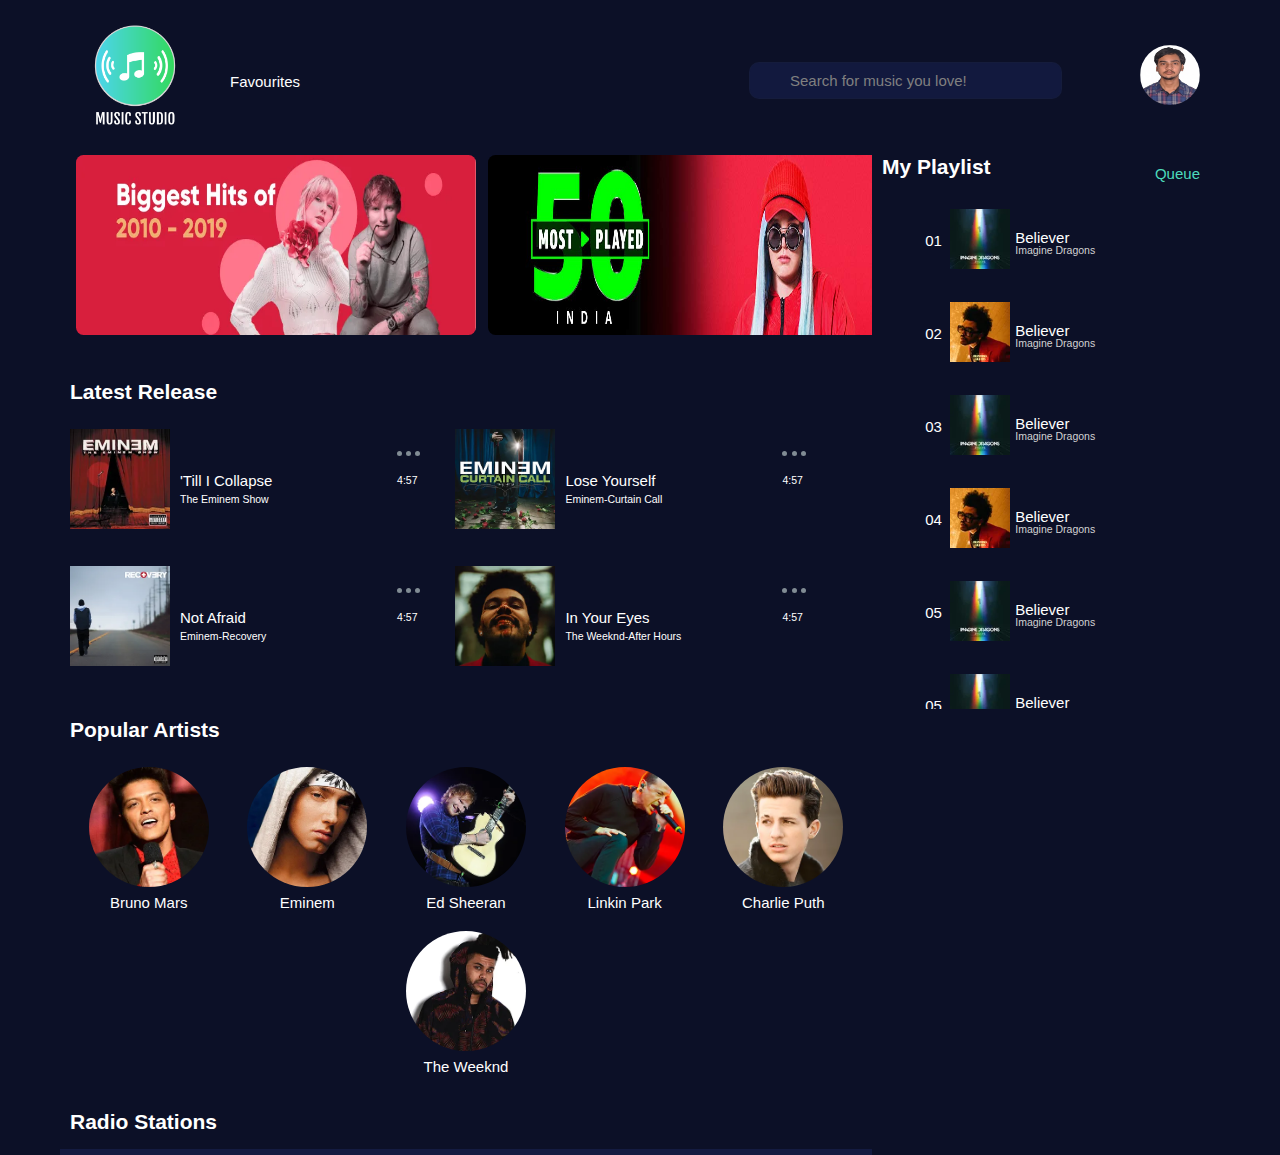
==== index.html @ bc4f04d8 "final-commit" ====
<!DOCTYPE html>
<html lang="en">

<head>
  <meta charset="UTF-8" />
  <meta name="viewport" content="width=device-width, initial-scale=1.0 minimum-scale=1.0" />
  <link rel="stylesheet" href="https://use.fontawesome.com/releases/v5.7.1/css/all.css"
    integrity="sha384-fnmOCqbTlWIlj8LyTjo7mOUStjsKC4pOpQbqyi7RrhN7udi9RwhKkMHpvLbHG9Sr" crossorigin="anonymous" />
  <link rel="stylesheet" href="homeStyle.css" />

  <title>Document</title>
</head>

<body>
  <header>
    <nav>
      <div class="nav-main">
        <div class="nav-content">
          <div class="nav-first-item">
            <div class="nav-logo">
              <a href="#"> <img src="./assets/logo.png" alt="" /></a>
            </div>
            <div class="nav-favour">
              <a href="#favour-link">Favourites</a>
            </div>
          </div>
          <div class="nav-second-item">
            <div class="nav-search">
              <div class="search-magnify-icon">
                <i class="fas fa-search"></i>
              </div>
              <div class="search-microphone-icon">
                <i class="fas fa-microphone"></i>
              </div>
              <input type="text" placeholder="Search for music you love!" />
            </div>
            <div class="nav-notify"><i class="fas fa-bell"></i></div>
            <div class="nav-profile">
              <img src="./assets/profile.JPG" alt="" />
            </div>
          
          </div>
        </div>
      </div>
    </nav>
  </header>
  <div class="main-content">



    <main>
      <div class="scroll">
        <section class="main-carousel">
          <div class="main-posters-container">
            <div class="main-poster-item">
              <img src="./assets/poster3.jpeg" alt="" />
            </div>
            <div class="main-poster-item">
              <img src="./assets/poster5.jpeg" alt="" />
            </div>
            <div class="main-poster-item">
              <img src="./assets/poster1.jpeg" alt="" />
            </div>
            <div class="main-poster-item">
              <img src="./assets/poster4.jpeg" alt="" />
            </div>
            <div class="main-poster-item">
              <img src="./assets/poster8.jpeg" alt="" />
            </div>
            <div class="main-poster-item">
              <img src="./assets/poster6.jpeg" alt="" />
            </div>
            <div class="main-poster-item">
              <img src="./assets/poster2.jpeg" alt="" />
            </div>
            <div class="main-poster-item">
              <img src="./assets/poster7.jpeg" alt="" />
            </div>

          </div>
        </section>

        <section class="main-latest-release">


          <div class="main-release-heading">Latest Release</div>
          <div class="latest-release-container">
            <div class="latest-release-item">
              <div class="latest-release-poster">

                <input type="radio" hidden id="pausebtn1" name="play-pause">
                <label for="pausebtn1">
                  <div class="play"> <i class="fas fa-play"></i></div>
                  <div class="pause"> <i class="fas fa-pause"></i></div>
                  <img src="./assets/latestpos1.jpeg" alt="" />

                  <!--  -->

                  <div class="music-player" id="dispclick">

                    <div class="music-player-container">

                      <div class="music-player-start">
                        <div class="player-poster"><img src="./assets/player2.jpeg" alt=""></div>
                        <div class="music-name">
                          <span>Blinding Lights</span>
                          <span id="ply-music-sb-head">The weeknd-Blinding Lights</span>
                        </div>
                      </div>
                      <div class="music-player-control-container">

                        <div class="player-controls">
                          <span class="shuffle">
                            <i class="fas fa-random"></i>
                          </span>
                          <span class="previous">
                            <i class="fas fa-step-backward"></i>
                          </span>
                          <span class="pause-player-btn">
                            <i class="fas fa-pause-circle"></i>
                          </span>
                          <span class="next">
                            <i class="fas fa-step-forward"></i>
                          </span>
                          <span class="repeat">

                          </span>
                        </div>


                      </div>

                      <div class="music-player-end">

                        <div class="music-duration">
                          <span>0:00/3:21</span>
                        </div>
                        <div class="music-quality">
                          <span>HD</span>
                        </div>

                        <div class="music-volume">
                          <input type="range" min="0" max="100" step="1" id="slider" />
                          <div class="btn-volume"><i class="fas fa-volume-up"></i></div>

                        </div>
                        <div class="ply-music-queue">
                          <a href="#hidden-playlist">
                            <i class="fas fa-list-ul"></i>

                          </a>

                        </div>

                      </div>

                    </div>

                    <div class="seek-div">
                      <input type="range" id="music-progress" class="music-seek-bar" min="0" max="100">
                    </div>

                  </div>

                  <!--  -->

                </label>
              </div>

              <div class="latest-release-detail">
                <span id="latest-title">'Till I Collapse</span>
                <span id="latest-sub-title">The Eminem Show</span>


              </div>
              <div class="latest-music-menu">
                <span id="latest-release-duration">4:57</span>
                <div class="menu-main">
                  <span id="menu-bar"><span class="dot"></span>
                    <span class="dot"></span>
                    <span class="dot"></span></span>
                  <div class="menu">
                    <ul>
                      <li><span><i class="fas fa-play"></i></span><span>Play Now</span></li>
                      <li><span><i class="fas fa-plus"></i></span><span>Add to Queue</span></li>
                      <li><span></span><i class="fas fa-bars"></i><span>Add To Favourites</span></li>
                      <li><span><i class="fas fa-info-circle"></i></span><span>Get Info</span></li>
                    </ul>

                  </div>
                </div>
              </div>
            </div>
            <div class="latest-release-item">
              <div class="latest-release-poster">

                <input type="radio" hidden id="pausebtn2" name="play-pause">
                <label for="pausebtn2">
                  <div class="play"> <i class="fas fa-play"></i></div>
                  <div class="pause"> <i class="fas fa-pause"></i></div>
                  <img src="./assets/lose.jpeg" alt="" />

                  <!--  -->

                  <div class="music-player" id="dispclick">

                    <div class="music-player-container">

                      <div class="music-player-start">
                        <div class="player-poster"><img src="./assets/player2.jpeg" alt=""></div>
                        <div class="music-name">
                          <span>Blinding Lights</span>
                          <span id="ply-music-sb-head">The weeknd-Blinding Lights</span>
                        </div>
                      </div>
                      <div class="music-player-control-container">

                        <div class="player-controls">
                          <span class="shuffle">
                            <i class="fas fa-random"></i>
                          </span>
                          <span class="previous">
                            <i class="fas fa-step-backward"></i>
                          </span>
                          <span class="pause-player-btn">
                            <i class="fas fa-pause-circle"></i>
                          </span>
                          <span class="next">
                            <i class="fas fa-step-forward"></i>
                          </span>
                          <span class="repeat">

                          </span>
                        </div>


                      </div>

                      <div class="music-player-end">

                        <div class="music-duration">
                          <span>0:00/3:21</span>
                        </div>
                        <div class="music-quality">
                          <span>HD</span>
                        </div>

                        <div class="music-volume">
                          <input type="range" min="0" max="100" step="1" id="slider" />
                          <div class="btn-volume"><i class="fas fa-volume-up"></i></div>

                        </div>
                        <div class="ply-music-queue">
                          <a href="#hidden-playlist">
                            <i class="fas fa-list-ul"></i>

                          </a>

                        </div>

                      </div>

                    </div>

                    <div class="seek-div">
                      <input type="range" id="music-progress" class="music-seek-bar" min="0" max="100">
                    </div>

                  </div>

                  <!--  -->
                </label>
              </div>
              <div class="latest-release-detail">
                <span id="latest-title">Lose Yourself</span>
                <span id="latest-sub-title">Eminem-Curtain Call</span>


              </div>
              <div class="latest-music-menu">
                <span id="latest-release-duration">4:57</span>
                <div class="menu-main">
                  <span id="menu-bar"><span class="dot"></span>
                    <span class="dot"></span>
                    <span class="dot"></span></span>
                  <div class="menu">
                    <ul>
                      <li><span><i class="fas fa-play"></i></span><span>Play Now</span></li>
                      <li><span><i class="fas fa-plus"></i></span><span>Add to Queue</span></li>
                      <li><span></span><i class="fas fa-bars"></i><span>Add To Favourites</span></li>
                      <li><span><i class="fas fa-info-circle"></i></span><span>Get Info</span></li>
                    </ul>
                  </div>
                </div>
              </div>
            </div>
            <div class="latest-release-item">
              <div class="latest-release-poster">

                <input type="radio" hidden id="pausebtn3" name="play-pause">
                <label for="pausebtn3">
                  <div class="play"> <i class="fas fa-play"></i></div>
                  <div class="pause"> <i class="fas fa-pause"></i></div>
                  <img src="./assets/notafraid.jpeg" alt="" />
                  <!--  -->

                  <div class="music-player" id="dispclick">

                    <div class="music-player-container">

                      <div class="music-player-start">
                        <div class="player-poster"><img src="./assets/player2.jpeg" alt=""></div>
                        <div class="music-name">
                          <span>Blinding Lights</span>
                          <span id="ply-music-sb-head">The weeknd-Blinding Lights</span>
                        </div>
                      </div>
                      <div class="music-player-control-container">

                        <div class="player-controls">
                          <span class="shuffle">
                            <i class="fas fa-random"></i>
                          </span>
                          <span class="previous">
                            <i class="fas fa-step-backward"></i>
                          </span>
                          <span class="pause-player-btn">
                            <i class="fas fa-pause-circle"></i>
                          </span>
                          <span class="next">
                            <i class="fas fa-step-forward"></i>
                          </span>
                          <span class="repeat">

                          </span>
                        </div>


                      </div>

                      <div class="music-player-end">

                        <div class="music-duration">
                          <span>0:00/3:21</span>
                        </div>
                        <div class="music-quality">
                          <span>HD</span>
                        </div>

                        <div class="music-volume">
                          <input type="range" min="0" max="100" step="1" id="slider" />
                          <div class="btn-volume"><i class="fas fa-volume-up"></i></div>

                        </div>
                        <div class="ply-music-queue">
                          <a href="#hidden-playlist">
                            <i class="fas fa-list-ul"></i>

                          </a>

                        </div>

                      </div>

                    </div>

                    <div class="seek-div">
                      <input type="range" id="music-progress" class="music-seek-bar" min="0" max="100">
                    </div>

                  </div>

                  <!--  -->
                </label>
              </div>
              <div class="latest-release-detail">
                <span id="latest-title">Not Afraid</span>
                <span id="latest-sub-title">Eminem-Recovery</span>


              </div>
              <div class="latest-music-menu">
                <span id="latest-release-duration">4:57</span>
                <div class="menu-main">
                  <span id="menu-bar"><span class="dot"></span>
                    <span class="dot"></span>
                    <span class="dot"></span></span>
                  <div class="menu">
                    <ul>
                      <li><span><i class="fas fa-play"></i></span><span>Play Now</span></li>
                      <li><span><i class="fas fa-plus"></i></span><span>Add to Queue</span></li>
                      <li><span></span><i class="fas fa-bars"></i><span>Add To Favourites</span></li>
                      <li><span><i class="fas fa-info-circle"></i></span><span>Get Info</span></li>
                    </ul>
                  </div>
                </div>
              </div>
            </div>
            <div class="latest-release-item">
              <div class="latest-release-poster">

                <input type="radio" hidden id="pausebtn4" name="play-pause">
                <label for="pausebtn4">
                  <div class="play"> <i class="fas fa-play"></i></div>
                  <div class="pause"> <i class="fas fa-pause"></i></div>
                  <img src="./assets/inyoureyes.jpeg" alt="" />

                  <!--  -->

                  <div class="music-player" id="dispclick">

                    <div class="music-player-container">

                      <div class="music-player-start">
                        <div class="player-poster"><img src="./assets/player2.jpeg" alt=""></div>
                        <div class="music-name">
                          <span>Blinding Lights</span>
                          <span id="ply-music-sb-head">The weeknd-Blinding Lights</span>
                        </div>
                      </div>
                      <div class="music-player-control-container">

                        <div class="player-controls">
                          <span class="shuffle">
                            <i class="fas fa-random"></i>
                          </span>
                          <span class="previous">
                            <i class="fas fa-step-backward"></i>
                          </span>
                          <span class="pause-player-btn">
                            <i class="fas fa-pause-circle"></i>
                          </span>
                          <span class="next">
                            <i class="fas fa-step-forward"></i>
                          </span>
                          <span class="repeat">

                          </span>
                        </div>


                      </div>

                      <div class="music-player-end">

                        <div class="music-duration">
                          <span>0:00/3:21</span>
                        </div>
                        <div class="music-quality">
                          <span>HD</span>
                        </div>

                        <div class="music-volume">
                          <input type="range" min="0" max="100" step="1" id="slider" />
                          <div class="btn-volume"><i class="fas fa-volume-up"></i></div>

                        </div>
                        <div class="ply-music-queue">
                          <a href="#hidden-playlist">
                            <i class="fas fa-list-ul"></i>

                          </a>

                        </div>

                      </div>

                    </div>

                    <div class="seek-div">
                      <input type="range" id="music-progress" class="music-seek-bar" min="0" max="100">
                    </div>

                  </div>

                  <!--  -->
                </label>
              </div>
              <div class="latest-release-detail">
                <span id="latest-title">In Your Eyes</span>
                <span id="latest-sub-title">The Weeknd-After Hours</span>


              </div>
              <div class="latest-music-menu">
                <span id="latest-release-duration">4:57</span>
                <div class="menu-main">
                  <span id="menu-bar"><span class="dot"></span>
                    <span class="dot"></span>
                    <span class="dot"></span></span>
                  <div class="menu">
                    <ul>
                      <li><span><i class="fas fa-play"></i></span><span>Play Now</span></li>
                      <li><span><i class="fas fa-plus"></i></span><span>Add to Queue</span></li>
                      <li><span></span><i class="fas fa-bars"></i><span>Add To Favourites</span></li>
                      <li><span><i class="fas fa-info-circle"></i></span><span>Get Info</span></li>
                    </ul>
                  </div>
                </div>
              </div>
            </div>
          </div>
        </section>

        <section class="main-popular-artists" id="favour-link">
          <div class="main-release-heading">Popular Artists</div>
          <div class="popular-artists-container">
            <div class="artist-item">
              <img src="./assets/artist2.jpeg" alt="" />
              <div class="artist-play"> <a href="./artist.html"><i class="fas fa-play"></i></a></div>
              <span id="artists-name">Bruno Mars</span>
            </div>
            <div class="artist-item">
              <img src="./assets/artist3.jpeg" alt="" />
              <div class="artist-play"> <a href="./artist.html"><i class="fas fa-play"></i></a></div>
              <span id="artists-name">Eminem</span>
            </div>
            <div class="artist-item">
              <img src="./assets/artist4.jpeg" alt="" />
              <div class="artist-play"> <a href="./artist.html"><i class="fas fa-play"></i></a></div>
              <span id="artists-name">Ed Sheeran</span>
            </div>
            <div class="artist-item">
              <img src="./assets/artist5.jpeg" alt="" />
              <div class="artist-play"> <a href="./artist.html"><i class="fas fa-play"></i></a></div>
              <span id="artists-name">Linkin Park</span>
            </div>
            <div class="artist-item">
              <img src="./assets/artist7.jpeg" alt="" />
              <div class="artist-play"> <a href="./artist.html"><i class="fas fa-play"></i></a></div>
              <span id="artists-name">Charlie Puth</span>
            </div>
            <div class="artist-item">
              <img src="./assets/weekend.jpeg" alt="" />
              <div class="artist-play"> <a href="./artist.html"><i class="fas fa-play"></i></a></div>
              <span id="artists-name">The Weeknd</span>
            </div>
          </div>
        </section>

        <section class="main-genre">
          <div class="main-release-heading">Radio Stations</div>
          <div class="genre-container">
            <div class="genre-item">
              <img src="./assets/mood1.jpeg" alt="" />
              <span id="artists-name">Relaxed</span>
            </div>
            <div class="genre-item">
              <img src="./assets/mood2.jpeg" alt="" />
              <span id="artists-name">Meditation</span>
            </div>
            <div class="genre-item">
              <img src="./assets/mood7.jpeg" alt="" />
              <span id="artists-name">Nostalgic</span>
            </div>
            <div class="genre-item">
              <img src="./assets/mood3.jpeg" alt="" />
              <span id="artists-name">Romantic</span>
            </div>
            <div class="genre-item">
              <img src="./assets/mood4.jpeg" alt="" />
              <span id="artists-name">Party</span>
            </div>
            <div class="genre-item">
              <img src="./assets/mood5.jpeg" alt="" />
              <span id="artists-name">Inspiration</span>
            </div>
            <div class="genre-item">
              <img src="./assets/mood6.jpeg" alt="" />
              <span id="artists-name">Road Trip</span>
            </div>
          </div>
        </section>

        <section class="top-music-playlists">
          <div class="main-release-heading">Top Trending Playlists</div>
          <div class="playlists-container">
            <div class="playlist-item">
              <img src="./assets/top1.jpeg" alt="" />
            </div>
            <div class="playlist-item">
              <img src="./assets/top2.jpeg" alt="" />
            </div>
            <div class="playlist-item">
              <img src="./assets/top5.jpeg" alt="" />
            </div>
            <div class="playlist-item">
              <img src="./assets/top6.jpeg" alt="" />
            </div>
            <div class="playlist-item">
              <img src="./assets/top7.jpeg" alt="" />
            </div>
            <div class="playlist-item">
              <img src="./assets/top4.jpeg" alt="" />
            </div>
          </div>
        </section>

        <section class="main-music-english">
          <div class="main-release-heading">Latest English</div>
          <div class="english-albums-container">
            <div class="english-item"><img src="./assets/eng8.jpeg" alt=""></div>
            <div class="english-item"><img src="./assets/eng2.jpeg" alt=""></div>
            <div class="english-item"><img src="./assets/eng3.jpeg" alt=""></div>
            <div class="english-item"><img src="./assets/eng4.jpeg" alt=""></div>
            <div class="english-item"><img src="./assets/english8.jpeg" alt=""></div>
            <div class="english-item"><img src="./assets/eng6.jpeg" alt=""></div>
          </div>
        </section>
        <section class="main-music-hindi">
          <div class="main-release-heading">Latest Hindi</div>
          <div class="hindi-albums-container">
            <div class="hindi-item"><img src="./assets/hindi1.jpeg" alt=""></div>
            <div class="hindi-item"><img src="./assets/hindi2.jpeg" alt=""></div>
            <div class="hindi-item"><img src="./assets/hindi3.jpeg" alt=""></div>
            <div class="hindi-item"><img src="./assets/hindi4.jpeg" alt=""></div>
            <div class="hindi-item"><img src="./assets/hindi5.jpeg" alt=""></div>
            <div class="hindi-item"><img src="./assets/hindi6.jpeg" alt=""></div>
        </section>
      </div>
    </main>

    <aside>
      <section class="music-queue">
        <div class="queue-container">

          <div class="queue-heading">My Playlist</div>
          <div class="queue-sub-heading">
            <span>Queue</span>
            <span id="queue-menu"><i class="fas fa-chevron-down"></i></span>
            <div class="queue-options">
              <ul>
                <li><span>Playlists</span></li>
                <li><span>Favourite Songs</span></li>
              </ul>
            </div>
          </div>

          <div class="queue-cards-container">
            <ul>
              <li>
                <div class="card-item-container">
                  <div class="card-first-part">
                    <span>01</span>
                    <span><img src="./assets/player1.jpeg" alt=""></span>
                    <span class="title">Believer</span>
                    <span class="sub-title">Imagine Dragons</span>
                  </div>
                  <div class="card-second-part">

                    <span class="like"><i class="far fa-heart"></i></span>
                  </div>
                </div>
              </li>
              <li>
                <div class="card-item-container">
                  <div class="card-first-part">
                    <span>02</span>
                    <span><img src="./assets/player2.jpeg" alt=""></span>
                    <span class="title">Believer</span>
                    <span class="sub-title">Imagine Dragons</span>
                  </div>
                  <div class="card-second-part">

                    <span class="like"><i class="far fa-heart"></i></span>
                  </div>
                </div>
              </li>
              <li>
                <div class="card-item-container">
                  <div class="card-first-part">
                    <span>03</span>
                    <span><img src="./assets/player1.jpeg" alt=""></span>
                    <span class="title">Believer</span>
                    <span class="sub-title">Imagine Dragons</span>
                  </div>
                  <div class="card-second-part">

                    <span class="like"><i class="far fa-heart"></i></span>
                  </div>
                </div>
              </li>
              <li>
                <div class="card-item-container">
                  <div class="card-first-part">
                    <span>04</span>
                    <span><img src="./assets/player2.jpeg" alt=""></span>
                    <span class="title">Believer</span>
                    <span class="sub-title">Imagine Dragons</span>
                  </div>
                  <div class="card-second-part">

                    <span class="like"><i class="far fa-heart"></i></span>
                  </div>
                </div>
              </li>
              <li>
                <div class="card-item-container">
                  <div class="card-first-part">
                    <span>05</span>
                    <span><img src="./assets/player1.jpeg" alt=""></span>
                    <span class="title">Believer</span>
                    <span class="sub-title">Imagine Dragons</span>
                  </div>
                  <div class="card-second-part">

                    <span class="like"><i class="far fa-heart"></i></span>
                  </div>
                </div>
              </li>
              <li>
                <div class="card-item-container">
                  <div class="card-first-part">
                    <span>05</span>
                    <span><img src="./assets/player1.jpeg" alt=""></span>
                    <span class="title">Believer</span>
                    <span class="sub-title">Imagine Dragons</span>
                  </div>
                  <div class="card-second-part">

                    <span class="like"><i class="far fa-heart"></i></span>
                  </div>
                </div>
              </li>
              <li>
                <div class="card-item-container">
                  <div class="card-first-part">
                    <span>05</span>
                    <span><img src="./assets/player1.jpeg" alt=""></span>
                    <span class="title">Believer</span>
                    <span class="sub-title">Imagine Dragons</span>
                  </div>
                  <div class="card-second-part">

                    <span class="like"><i class="far fa-heart"></i></span>
                  </div>
                </div>
              </li>
              <li>
                <div class="card-item-container">
                  <div class="card-first-part">
                    <span>05</span>
                    <span><img src="./assets/player1.jpeg" alt=""></span>
                    <span class="title">Believer</span>
                    <span class="sub-title">Imagine Dragons</span>
                  </div>
                  <div class="card-second-part">

                    <span class="like"><i class="far fa-heart"></i></span>
                  </div>
                </div>
              </li>

            </ul>
          </div>
        </div>
      </section>
    </aside>



    <div class="queue-hidden-playlist" id="hidden-playlist">
      <div class="queue-container">
        <div class="close-queue">
          <a href="#">
            <i class="far fa-times-circle"></i>
          </a>

        </div>

        <div class="queue-heading">Queue</div>
        <div class="queue-sub-heading">
          <span>Queue</span>
          <span id="queue-menu"><i class="fas fa-chevron-down"></i></span>
        </div>

        <div class="queue-cards-container">
          <ul>
            <li>
              <div class="card-item-container">
                <div class="card-first-part">
                  <span>01</span>
                  <span><img src="./assets/player1.jpeg" alt=""></span>
                  <span class="title">Believer</span>
                  <span class="sub-title">Imagine Dragons</span>
                </div>
                <div class="card-second-part">

                  <span class="like"><i class="far fa-heart"></i></span>
                </div>
              </div>
            </li>
            <li>
              <div class="card-item-container">
                <div class="card-first-part">
                  <span>02</span>
                  <span><img src="./assets/player2.jpeg" alt=""></span>
                  <span class="title">Believer</span>
                  <span class="sub-title">Imagine Dragons</span>
                </div>
                <div class="card-second-part">

                  <span class="like"><i class="far fa-heart"></i></span>
                </div>
              </div>
            </li>
            <li>
              <div class="card-item-container">
                <div class="card-first-part">
                  <span>03</span>
                  <span><img src="./assets/player1.jpeg" alt=""></span>
                  <span class="title">Believer</span>
                  <span class="sub-title">Imagine Dragons</span>
                </div>
                <div class="card-second-part">

                  <span class="like"><i class="far fa-heart"></i></span>
                </div>
              </div>
            </li>
            <li>
              <div class="card-item-container">
                <div class="card-first-part">
                  <span>04</span>
                  <span><img src="./assets/player2.jpeg" alt=""></span>
                  <span class="title">Believer</span>
                  <span class="sub-title">Imagine Dragons</span>
                </div>
                <div class="card-second-part">

                  <span class="like"><i class="far fa-heart"></i></span>
                </div>
              </div>
            </li>
            <li>
              <div class="card-item-container">
                <div class="card-first-part">
                  <span>05</span>
                  <span><img src="./assets/player1.jpeg" alt=""></span>
                  <span class="title">Believer</span>
                  <span class="sub-title">Imagine Dragons</span>
                </div>
                <div class="card-second-part">

                  <span class="like"><i class="far fa-heart"></i></span>
                </div>
              </div>
            </li>
            <li>
              <div class="card-item-container">
                <div class="card-first-part">
                  <span>05</span>
                  <span><img src="./assets/player1.jpeg" alt=""></span>
                  <span class="title">Believer</span>
                  <span class="sub-title">Imagine Dragons</span>
                </div>
                <div class="card-second-part">

                  <span class="like"><i class="far fa-heart"></i></span>
                </div>
              </div>
            </li>
            <li>
              <div class="card-item-container">
                <div class="card-first-part">
                  <span>05</span>
                  <span><img src="./assets/player1.jpeg" alt=""></span>
                  <span class="title">Believer</span>
                  <span class="sub-title">Imagine Dragons</span>
                </div>
                <div class="card-second-part">

                  <span class="like"><i class="far fa-heart"></i></span>
                </div>
              </div>
            </li>
            <li>
              <div class="card-item-container">
                <div class="card-first-part">
                  <span>05</span>
                  <span><img src="./assets/player1.jpeg" alt=""></span>
                  <span class="title">Believer</span>
                  <span class="sub-title">Imagine Dragons</span>
                </div>
                <div class="card-second-part">

                  <span class="like"><i class="far fa-heart"></i></span>
                </div>
              </div>
            </li>
            <li>
              <div class="card-item-container">
                <div class="card-first-part">
                  <span>05</span>
                  <span><img src="./assets/player1.jpeg" alt=""></span>
                  <span class="title">Believer</span>
                  <span class="sub-title">Imagine Dragons</span>
                </div>
                <div class="card-second-part">

                  <span class="like"><i class="far fa-heart"></i></span>
                </div>
              </div>
            </li>
            <li>
              <div class="card-item-container">
                <div class="card-first-part">
                  <span>05</span>
                  <span><img src="./assets/player1.jpeg" alt=""></span>
                  <span class="title">Believer</span>
                  <span class="sub-title">Imagine Dragons</span>
                </div>
                <div class="card-second-part">

                  <span class="like"><i class="far fa-heart"></i></span>
                </div>
              </div>
            </li>
            <li>
              <div class="card-item-container">
                <div class="card-first-part">
                  <span>05</span>
                  <span><img src="./assets/player1.jpeg" alt=""></span>
                  <span class="title">Believer</span>
                  <span class="sub-title">Imagine Dragons</span>
                </div>
                <div class="card-second-part">

                  <span class="like"><i class="far fa-heart"></i></span>
                </div>
              </div>
            </li>
          </ul>
        </div>
      </div>
    </div>


  </div>
</body>

</html>
---- homeStyle.css ----
html {
  font-size: 30px;
}

body {
  margin: 0px 30px;
  padding: 0px 30px;
  font-family: Roboto, sans-serif;
  font-size: 30px;
  box-sizing: border-box;
  background-color: #0c1027;
}

.nav-main {
  height: 85px;
  width: 100%;
  margin-bottom: 70px;
}

.nav-content {
  display: flex;
  align-items: center;
  justify-content: space-between;
}
.nav-first-item {
  display: flex;
  align-items: center;
  justify-content: space-evenly;
}

.nav-second-item {
  display: flex;
  align-items: center;
  justify-content: space-evenly;
}

.main-content {
  display: flex;
  flex-direction: row;
  justify-content: space-evenly;
}

main {
  width: 70%;
  display: flex;
  flex-direction: column;
}

aside {
  width: 30%;
}

.scroll {
  height: 1000px;
  overflow-y: scroll;
}

.scroll::-webkit-scrollbar {
  display: none;
}

.queue-cards-container::-webkit-scrollbar {
  display: none;
}

section {
  margin-bottom: 25px;
}

.main-carousel {
  margin: 0px 10px;
  box-sizing: border-box;
}

.main-posters-container {
  display: flex;
  width: 90%;
  height: 200px;
  max-width: 900px;
  margin-bottom: 25px;
}

.main-poster-item {
  position: relative;
  margin: 0;
  left: 0;
  animation: 15s slide infinite;
  transition: all 0.5s ease;
}

.main-poster-item:hover {
  transform: scale(0.9);
}

.main-poster-item img {
  height: 90%;
  width: 400px;
  border-radius: 0.25rem;
  margin: 0 0.2rem;
}

@keyframes slide {
  0% {
    left: 0;
  }
  15% {
    left: 0;
  }
  30% {
    left: -30%;
  }
  45% {
    left: -100%;
  }
  60% {
    left: -150%;
  }
  75% {
    left: -200%;
  }

  100% {
    left: 0%;
  }
}

.latest-release-container {
  display: flex;
  flex-wrap: wrap;
}

.latest-release-item {
  flex-basis: 45%;
  box-sizing: border-box;
  margin: 10px;
  position: relative;
}

.latest-release-poster .play {
  z-index: 10;
  position: absolute;
  top: 35px;
  left: 35px;
  color: transparent;
  font-size: 1rem;
  opacity: 0.7;
}

.latest-release-poster:hover .play {
  color: white;
}

.latest-release-poster .pause {
  z-index: 10;
  position: absolute;
  top: 35px;
  left: 35px;
  color: white;
  font-size: 1rem;
  opacity: 0.7;
  display: none;
}
#pausebtn1:checked ~ label .pause {
  display: block;
}
#pausebtn1:checked ~ label .play {
  display: none;
}

#pausebtn1:checked ~ label .music-player {
  display: block;
}

#pausebtn2:checked ~ label .music-player {
  display: block;
}
#pausebtn3:checked ~ label .music-player {
  display: block;
}
#pausebtn4:checked ~ label .music-player {
  display: block;
}

#pausebtn2:checked ~ label .pause {
  display: block;
}
#pausebtn2:checked ~ label .play {
  display: none;
}
#pausebtn3:checked ~ label .pause {
  display: block;
}
#pausebtn3:checked ~ label .play {
  display: none;
}
#pausebtn4:checked ~ label .pause {
  display: block;
}
#pausebtn4:checked ~ label .play {
  display: none;
}

.main-release-heading,
.queue-heading {
  color: white;
  margin-left: 10px;
  font-size: 0.7rem;
  font-weight: bold;
  margin-bottom: 15px;
}

.latest-release-poster {
  position: relative;
  display: inline-block;
  margin-bottom: 10px;
}

.latest-release-poster img {
  height: 100px;
  width: 100px;
}

#latest-title {
  color: white;
  font-size: 0.5rem;
}

#latest-sub-title {
  color: white;
  display: block;
  font-size: 0.35rem;
}

#latest-release-duration {
  color: white;

  top: 45px;
  left: 0px;

  position: absolute;
  font-size: 0.35rem;
}
.latest-music-menu {
  position: absolute;
  right: 15px;
  top: 0px;
}

.latest-music-menu span {
  text-decoration: none;

  font-size: 0.5rem;
}

.latest-music-menu .dot {
  height: 5px;
  width: 5px;
  background-color: #818c94;
  border-radius: 50%;
  display: inline-block;
}

.latest-release-detail {
  top: 20px;
  display: inline-block;
  padding: 10px;
  position: absolute;
}

.popular-artists-container {
  display: flex;
  flex-direction: row;
  flex-wrap: wrap;
  justify-content: space-evenly;
  align-items: center;
}

.artist-item {
  position: relative;
  margin: 10px;
}
.artist-item:hover .artist-play a {
  color: white;
}

.artist-item img {
  border-radius: 50%;
  height: 120px;
  width: 120px;
}

.artist-play {
  position: absolute;
  z-index: 10;
  color: transparent;
  opacity: 0.7;
  top: 45px;
  left: 45px;
}

.artist-play a {
  text-decoration: none;
  color: transparent;
}

#artists-name {
  display: block;
  color: white;
  font-size: 0.5rem;
  text-align: center;
  font-weight: lighter;
}

.genre-container {
  background-color: #141b41;
  display: flex;
  flex-direction: row;
  flex-wrap: wrap;
  padding: 5px;
  justify-content: space-around;
  align-items: center;
}

.genre-item img {
  animation: rotate 5s infinite;
}

@keyframes rotate {
  from {
    transform: rotate(0deg);
  }
  to {
    transform: rotate(359deg);
  }
}

.genre-item img {
  border-radius: 50%;
  height: 75px;
  width: 75px;
}

.genre-item {
  margin: 10px;
}

.playlists-container {
  display: flex;
  flex-direction: row;
  flex-wrap: wrap;
  justify-content: space-evenly;
}
.playlist-item {
  margin: 10px;
  transition: all 0.5s ease;
}

.playlist-item:hover {
  transform: scale(1.2);
}

.playlist-item img {
  width: 120px;
  height: 120px;
}

.main-music-english {
  padding: 5px;
}

.english-albums-container,
.hindi-albums-container {
  display: flex;
  flex-direction: row;
  flex-wrap: wrap;
  justify-content: space-evenly;
}

.english-item,
.hindi-item {
  margin: 10px;
  transition: all 0.5s ease-in-out;
}
.english-item:hover {
  transform: scale(0.8);
}
.hindi-item:hover {
  transform: scale(0.8);
}
.english-item img,
.hindi-item img {
  width: 120px;
  height: 120px;
}

.queue-container {
  position: relative;
}

.queue-sub-heading {
  font-size: 0.5rem;
  position: absolute;
  right: 10px;
  top: 10px;
  font-weight: 200;
  color: #4ddbbc;
}

.queue-options {
  background-color: white;
  height: 60px;
  width: 130px;
  position: absolute;
  z-index: 10;
  right: 20px;
  display: none;
  color: black;
}

.queue-options ul {
  list-style: none;
  margin: 5px;
  padding: 0;
}
.queue-options ul li {
  border-bottom: 1px solid grey;
  padding-bottom: 5px;
}

.queue-sub-heading:hover .queue-options {
  display: block;
}

.queue-options ul li:hover {
  background-color: #ddd;
}

#queue-menu {
  margin-left: 10px;
}

.queue-cards-container {
  height: 500px;
  overflow-y: scroll;
  margin-top: 30px;
}

.card-item-container {
  display: flex;
  flex-wrap: wrap;
  justify-content: space-around;
  margin-bottom: 30px;
}

.queue-cards-container ul {
  list-style: none;
  margin: 0px 0px;
  padding: 0;
}

.card-first-part {
  position: relative;
}

.card-first-part span,
.card-second-part span {
  color: white;
  font-size: 0.5rem;
  vertical-align: middle;
}

.card-first-part .title {
  position: absolute;
  top: 20px;
  left: 90px;

  width: 100%;
}

.card-first-part .sub-title {
  font-size: 0.35rem;
  color: lightgrey;
  position: absolute;
  top: 35px;
  left: 90px;
  width: 100%;
}

.card-second-part {
  margin-left: 50px;
}

.card-first-part img {
  height: 60px;
  width: 60px;
}

.nav-first-item {
  display: flex;
  flex-direction: row;
  align-items: center;
  justify-content: space-between;
}

.nav-logo,
.nav-favour,
.nav-search,
.nav-notify,
.nav-profile {
  margin: 20px;
}
.nav-logo img {
  height: 110px;
  width: 110px;
}

.nav-favour a {
  color: white;
  text-decoration: none;
  font-size: 0.5rem;
  font-weight: 100;
  vertical-align: middle;
}

.nav-second-item {
  display: flex;

  align-items: center;
}

.nav-search {
  position: relative;

  margin-right: 75px;
}

.search-magnify-icon {
  position: absolute;
  vertical-align: middle;
  left: 5px;
}

.search-magnify-icon i {
  color: #f7f5f5;
  font-size: 0.5rem;
}

.search-microphone-icon {
  position: absolute;
  right: -50px;
  vertical-align: middle;
}

.search-microphone-icon i {
  color: #f7f5f5;
  font-size: 0.5rem;
}

.nav-search input {
  border: 1px solid rgba(40, 47, 54, 0.15);
  background-color: #12193e;
  font-size: 0.5rem;
  padding: 0 15px 0 40px;
  outline: none;
  border-radius: 10px;
  height: 35px;
  width: 100%;
  color: white;
}
.nav-search input::placeholder {
  color: grey;
}

.nav-notify {
  color: white;
  font-size: 0.7rem;
}

.nav-profile img {
  height: 2rem;
  width: 2rem;
  margin: auto;
  border-radius: 50%;
}

.music-player {
  position: fixed;
  width: 83.4%;
  z-index: 10;
  margin: 0 auto;
  left: 0;
  right: 0;
  bottom: 13px;
  opacity: 0.95;
  display: none;
  box-sizing: border-box;
}

.music-player-container {
  height: 80px;
  position: relative;
  display: flex;
  justify-content: space-around;
  box-sizing: border-box;
  border-radius: 0.25rem 0.25rem 0 0;
  background-color: rgba(18, 26, 63, 0.72);
  border: 0.5px solid #3d464d;
  font-size: 0.5rem;
  font-weight: 400;
}

.music-player-start {
  position: relative;
  padding: 0px 10px;
  display: flex;
  align-items: center;
  box-sizing: border-box;
  flex-grow: 1;
}

.player-poster img {
  width: 45px;
  height: 45px;
  border-radius: 0.2rem;
}

.music-name {
  color: white;

  margin-left: 3px;
}

#ply-music-sb-head {
  display: block;
  font-size: 0.4rem;
  color: darkgray;
}

.music-player-control-container {
  display: flex;
  justify-content: center;
  align-items: center;
  flex-grow: 2;
}

.player-controls {
  display: flex;
  align-items: center;
}

.music-player-control-container .player-controls .pause-player-btn {
  color: red;
  font-size: 1.5rem;
}

.shuffle,
.previous,
.next {
  color: white;
  font-size: 0.5rem;
  margin: 0 10px;
}

.music-player-end {
  display: flex;
  align-items: center;
  justify-content: space-evenly;
  flex-grow: 1;
}

.music-duration span {
  color: #b7c0c4;
  font-size: 0.4rem;
  vertical-align: middle;
}

.music-quality {
  color: red;
  font-size: 0.4rem;
  border: 0.1px solid red;
  padding: 5px 12px;

  border-radius: 0.2rem;
}

.music-volume {
  position: relative;
}

.music-volume input {
  position: absolute;
  margin: 0;
  padding: 0;
  top: -55px;
  left: -35px;
  display: none;
  border: 5px solid #0c1027;
  transition: 0s;
}

#slider {
  width: 80px;
  transform: rotate(-90deg);
}

.music-volume i {
  color: #b7c0c4;
  font-size: 0.5rem;
}

.music-volume:hover input {
  display: block;
}

.ply-music-queue i {
  vertical-align: middle;
  color: red;
  font-size: 0.5rem;
}

.music-seek-bar {
  position: absolute;
  left: 0px;
  right: 0px;
  bottom: 0;
  width: 100%;
  height: 0.1rem;
  background-color: transparent;
  margin: 0;
  padding: 0;
  cursor: pointer;
}

.queue-hidden-playlist {
  position: fixed;
  margin: auto;
  bottom: 100px;
  height: 72%;
  width: 50%;
  overflow-x: hidden;
  overflow-y: scroll;
  z-index: 100;
  background-color: rgba(18, 26, 63, 0.72);
  display: none;
}

.queue-hidden-playlist::-webkit-scrollbar {
  display: none;
}

#hidden-playlist:target {
  display: block;
}

.close-queue {
  margin: 5px;
}

.close-queue i {
  color: white;
}

.menu {
  background-color: white;
  z-index: 10;
  position: absolute;
  display: none;
  left: -125px;
  transition: all 2s ease;
  font-size: 0.4rem;
}

.menu ul {
  padding: 0px;
  margin: 5px;
  list-style: none;
}

.menu ul li {
  margin-bottom: 15px;
}
.menu li {
  padding-bottom: 5px;
  border-bottom: 1px solid grey;
}

.menu li span {
  margin-left: 5px;
}

.menu-main:hover .menu {
  height: 150px;
  width: 155px;
  display: block;
}

.menu ul li:hover {
  background-color: #ddd;
}

@media only screen and (max-width: 600px) {
  body {
    padding: 0;
    margin: 10px;
  }
  aside {
    display: none;
  }
  main {
    width: 100%;
  }

  .latest-release-container {
    display: flex;
    flex-direction: column;
  }
  .main-poster-item img {
    height: 90%;
    width: 320px;
  }

  .nav-main {
    height: 85px;
    width: 100%;
    margin-bottom: 200px;
  }

  .nav-content {
    flex-wrap: wrap;
    justify-content: space-evenly;
  }

  .music-player-container {
    font-size: 0.4rem;
  }

  .player-poster img {
    width: 40px;
    height: 40px;
  }

  #ply-music-sb-head {
    font-size: 0.3rem;
  }

  .music-player-control-container .player-controls .pause-player-btn {
    font-size: 1rem;
  }

  .music-quality,
  .music-volume,
  .music-duration,
  .shuffle {
    display: none;
  }

  .ply-music-queue i {
    font-size: 0.7rem;
    margin-right: 5px;
  }

  .queue-hidden-playlist {
    height: 60%;
    width: 90%;
  }
}
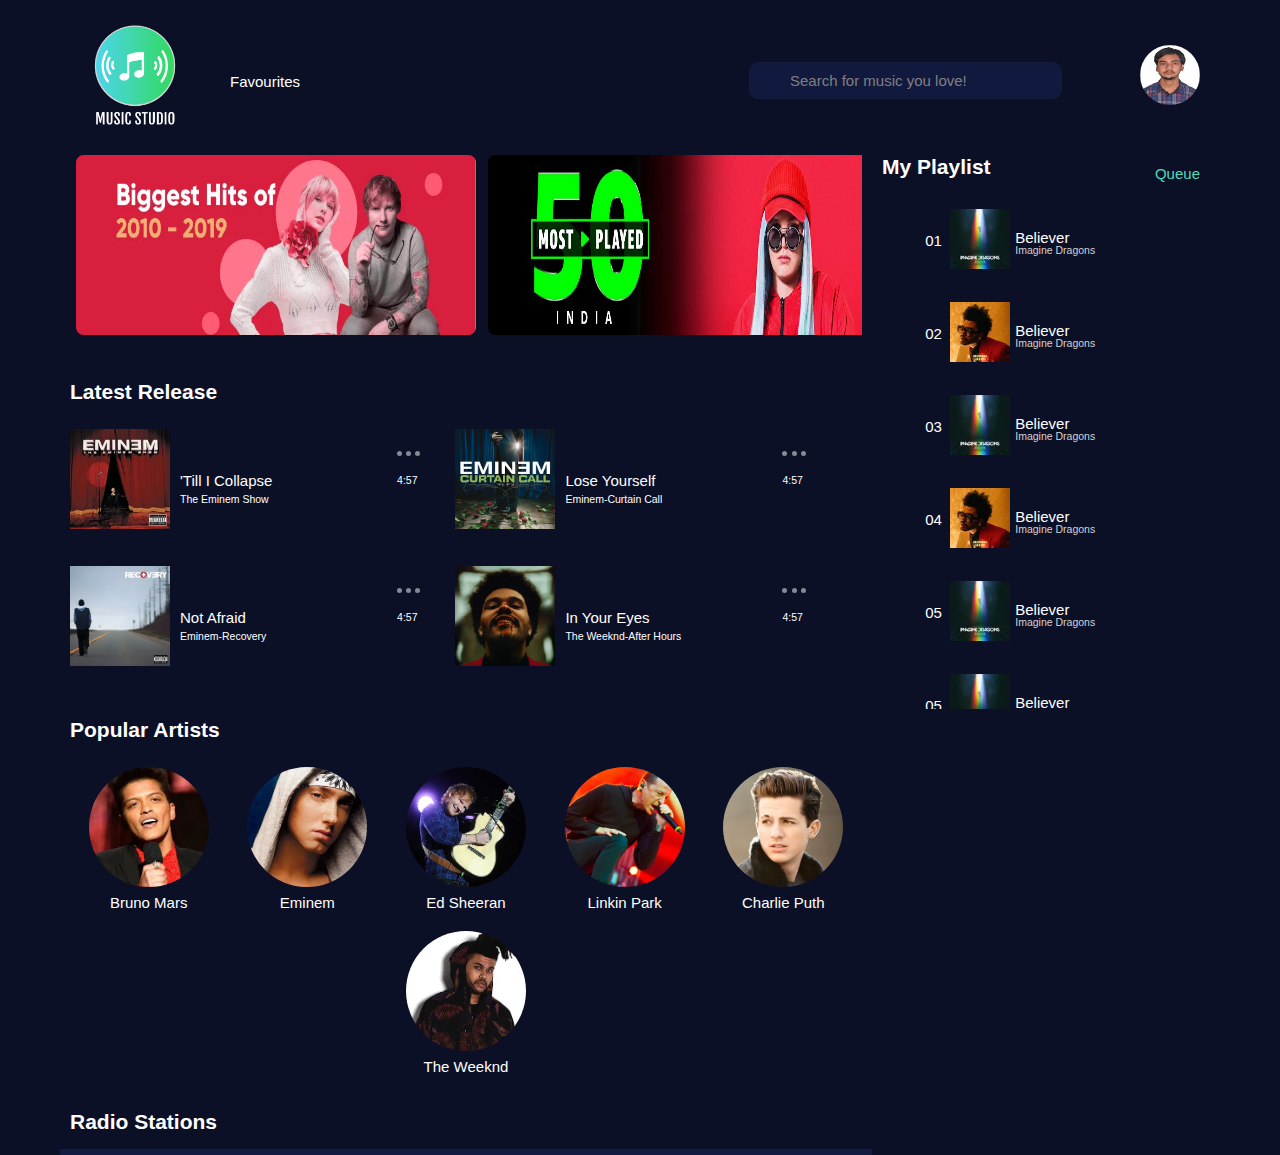
==== commit a5c82321: "fixed minor issue and added comments" ====
--- a/index.html
+++ b/index.html
@@ -2,23 +2,25 @@
 <html lang="en">
 
 <head>
+  <!-- link for stylesheets -->
   <meta charset="UTF-8" />
   <meta name="viewport" content="width=device-width, initial-scale=1.0 minimum-scale=1.0" />
   <link rel="stylesheet" href="https://use.fontawesome.com/releases/v5.7.1/css/all.css"
     integrity="sha384-fnmOCqbTlWIlj8LyTjo7mOUStjsKC4pOpQbqyi7RrhN7udi9RwhKkMHpvLbHG9Sr" crossorigin="anonymous" />
   <link rel="stylesheet" href="homeStyle.css" />
 
-  <title>Document</title>
+  <title>Music Studio</title>
 </head>
 
 <body>
   <header>
+    <!-- navbar starts -->
     <nav>
       <div class="nav-main">
         <div class="nav-content">
           <div class="nav-first-item">
             <div class="nav-logo">
-              <a href="#"> <img src="./assets/logo.png" alt="" /></a>
+              <a href="./index.html"> <img src="./assets/logo.png" alt="" /></a>
             </div>
             <div class="nav-favour">
               <a href="#favour-link">Favourites</a>
@@ -38,18 +40,20 @@
             <div class="nav-profile">
               <img src="./assets/profile.JPG" alt="" />
             </div>
-          
+
           </div>
         </div>
       </div>
     </nav>
   </header>
+  <!-- main page content starts here -->
   <div class="main-content">
 
 
 
     <main>
       <div class="scroll">
+        <!-- carousel section -->
         <section class="main-carousel">
           <div class="main-posters-container">
             <div class="main-poster-item">
@@ -71,7 +75,7 @@
               <img src="./assets/poster6.jpeg" alt="" />
             </div>
             <div class="main-poster-item">
-              <img src="./assets/poster2.jpeg" alt="" />
+              <img src="./assets/newcarousel.jpeg" alt="" />
             </div>
             <div class="main-poster-item">
               <img src="./assets/poster7.jpeg" alt="" />
@@ -79,7 +83,7 @@
 
           </div>
         </section>
-
+        <!-- latest album section -->
         <section class="main-latest-release">
 
 
@@ -94,17 +98,17 @@
                   <div class="pause"> <i class="fas fa-pause"></i></div>
                   <img src="./assets/latestpos1.jpeg" alt="" />
 
-                  <!--  -->
+                  <!--music player container 1  -->
 
                   <div class="music-player" id="dispclick">
 
                     <div class="music-player-container">
 
                       <div class="music-player-start">
-                        <div class="player-poster"><img src="./assets/player2.jpeg" alt=""></div>
+                        <div class="player-poster"><img src="./assets/latestpos1.jpeg" alt=""></div>
                         <div class="music-name">
-                          <span>Blinding Lights</span>
-                          <span id="ply-music-sb-head">The weeknd-Blinding Lights</span>
+                          <span>Till I Collapse</span>
+                          <span id="ply-music-sb-head">The Eminem Show</span>
                         </div>
                       </div>
                       <div class="music-player-control-container">
@@ -200,17 +204,17 @@
                   <div class="pause"> <i class="fas fa-pause"></i></div>
                   <img src="./assets/lose.jpeg" alt="" />
 
-                  <!--  -->
+                  <!-- music player container 2 -->
 
                   <div class="music-player" id="dispclick">
 
                     <div class="music-player-container">
 
                       <div class="music-player-start">
-                        <div class="player-poster"><img src="./assets/player2.jpeg" alt=""></div>
+                        <div class="player-poster"><img src="./assets/lose.jpeg" alt=""></div>
                         <div class="music-name">
-                          <span>Blinding Lights</span>
-                          <span id="ply-music-sb-head">The weeknd-Blinding Lights</span>
+                          <span>Lose Yourself</span>
+                          <span id="ply-music-sb-head">Eminem-Curtain Call</span>
                         </div>
                       </div>
                       <div class="music-player-control-container">
@@ -302,17 +306,17 @@
                   <div class="play"> <i class="fas fa-play"></i></div>
                   <div class="pause"> <i class="fas fa-pause"></i></div>
                   <img src="./assets/notafraid.jpeg" alt="" />
-                  <!--  -->
+                  <!-- music player container 3 -->
 
                   <div class="music-player" id="dispclick">
 
                     <div class="music-player-container">
 
                       <div class="music-player-start">
-                        <div class="player-poster"><img src="./assets/player2.jpeg" alt=""></div>
+                        <div class="player-poster"><img src="./assets/notafraid.jpeg" alt=""></div>
                         <div class="music-name">
-                          <span>Blinding Lights</span>
-                          <span id="ply-music-sb-head">The weeknd-Blinding Lights</span>
+                          <span>Not Afraid</span>
+                          <span id="ply-music-sb-head">Eminmen-Recovery</span>
                         </div>
                       </div>
                       <div class="music-player-control-container">
@@ -405,7 +409,7 @@
                   <div class="pause"> <i class="fas fa-pause"></i></div>
                   <img src="./assets/inyoureyes.jpeg" alt="" />
 
-                  <!--  -->
+                  <!-- music plaeyer container 4 -->
 
                   <div class="music-player" id="dispclick">
 
@@ -414,8 +418,8 @@
                       <div class="music-player-start">
                         <div class="player-poster"><img src="./assets/player2.jpeg" alt=""></div>
                         <div class="music-name">
-                          <span>Blinding Lights</span>
-                          <span id="ply-music-sb-head">The weeknd-Blinding Lights</span>
+                          <span>In Your Eyes</span>
+                          <span id="ply-music-sb-head">The weeknd-After Hours</span>
                         </div>
                       </div>
                       <div class="music-player-control-container">
@@ -501,77 +505,77 @@
             </div>
           </div>
         </section>
-
+        <!-- popular artist container -->
         <section class="main-popular-artists" id="favour-link">
           <div class="main-release-heading">Popular Artists</div>
           <div class="popular-artists-container">
             <div class="artist-item">
               <img src="./assets/artist2.jpeg" alt="" />
               <div class="artist-play"> <a href="./artist.html"><i class="fas fa-play"></i></a></div>
-              <span id="artists-name">Bruno Mars</span>
+              <span class="artists-name">Bruno Mars</span>
             </div>
             <div class="artist-item">
               <img src="./assets/artist3.jpeg" alt="" />
               <div class="artist-play"> <a href="./artist.html"><i class="fas fa-play"></i></a></div>
-              <span id="artists-name">Eminem</span>
+              <span class="artists-name">Eminem</span>
             </div>
             <div class="artist-item">
               <img src="./assets/artist4.jpeg" alt="" />
               <div class="artist-play"> <a href="./artist.html"><i class="fas fa-play"></i></a></div>
-              <span id="artists-name">Ed Sheeran</span>
+              <span class="artists-name">Ed Sheeran</span>
             </div>
             <div class="artist-item">
               <img src="./assets/artist5.jpeg" alt="" />
               <div class="artist-play"> <a href="./artist.html"><i class="fas fa-play"></i></a></div>
-              <span id="artists-name">Linkin Park</span>
+              <span class="artists-name">Linkin Park</span>
             </div>
             <div class="artist-item">
               <img src="./assets/artist7.jpeg" alt="" />
               <div class="artist-play"> <a href="./artist.html"><i class="fas fa-play"></i></a></div>
-              <span id="artists-name">Charlie Puth</span>
+              <span class="artists-name">Charlie Puth</span>
             </div>
             <div class="artist-item">
               <img src="./assets/weekend.jpeg" alt="" />
               <div class="artist-play"> <a href="./artist.html"><i class="fas fa-play"></i></a></div>
-              <span id="artists-name">The Weeknd</span>
+              <span class="artists-name">The Weeknd</span>
             </div>
           </div>
         </section>
-
+        <!-- radion stations and genre section -->
         <section class="main-genre">
           <div class="main-release-heading">Radio Stations</div>
           <div class="genre-container">
             <div class="genre-item">
               <img src="./assets/mood1.jpeg" alt="" />
-              <span id="artists-name">Relaxed</span>
+              <span class="artists-name">Relaxed</span>
             </div>
             <div class="genre-item">
               <img src="./assets/mood2.jpeg" alt="" />
-              <span id="artists-name">Meditation</span>
+              <span class="artists-name">Meditation</span>
             </div>
             <div class="genre-item">
               <img src="./assets/mood7.jpeg" alt="" />
-              <span id="artists-name">Nostalgic</span>
+              <span class="artists-name">Nostalgic</span>
             </div>
             <div class="genre-item">
               <img src="./assets/mood3.jpeg" alt="" />
-              <span id="artists-name">Romantic</span>
+              <span class="artists-name">Romantic</span>
             </div>
             <div class="genre-item">
               <img src="./assets/mood4.jpeg" alt="" />
-              <span id="artists-name">Party</span>
+              <span class="artists-name">Party</span>
             </div>
             <div class="genre-item">
               <img src="./assets/mood5.jpeg" alt="" />
-              <span id="artists-name">Inspiration</span>
+              <span class="artists-name">Inspiration</span>
             </div>
             <div class="genre-item">
               <img src="./assets/mood6.jpeg" alt="" />
-              <span id="artists-name">Road Trip</span>
+              <span class="artists-name">Road Trip</span>
             </div>
           </div>
         </section>
-
+        <!-- top trending music playlist section  -->
         <section class="top-music-playlists">
           <div class="main-release-heading">Top Trending Playlists</div>
           <div class="playlists-container">
@@ -595,32 +599,55 @@
             </div>
           </div>
         </section>
-
+        <!-- english music album section -->
         <section class="main-music-english">
           <div class="main-release-heading">Latest English</div>
           <div class="english-albums-container">
-            <div class="english-item"><img src="./assets/eng8.jpeg" alt=""></div>
-            <div class="english-item"><img src="./assets/eng2.jpeg" alt=""></div>
-            <div class="english-item"><img src="./assets/eng3.jpeg" alt=""></div>
-            <div class="english-item"><img src="./assets/eng4.jpeg" alt=""></div>
-            <div class="english-item"><img src="./assets/english8.jpeg" alt=""></div>
-            <div class="english-item"><img src="./assets/eng6.jpeg" alt=""></div>
+            <div class="english-item"><img src="./assets/eng8.jpeg" alt="">
+              <span class="artists-name">Beautiful People</span>
+            </div>
+            <div class="english-item"><img src="./assets/eng2.jpeg" alt=""> 
+              <span class="artists-name">Senorita</span></div>
+            <div class="english-item"><img src="./assets/eng3.jpeg" alt="">
+            <span class="artists-name">Alone</span></div>
+            <div class="english-item"><img src="./assets/eng4.jpeg" alt="">
+              <span class="artists-name">Girls Like You</span></div>
+            <div class="english-item"><img src="./assets/english8.jpeg" alt="">
+            <span class="artists-name">Blinding Lights</span>
+            </div>
+            <div class="english-item"><img src="./assets/eng6.jpeg" alt="">
+            <span class="artists-name">Intentions</span>
+            </div>
           </div>
         </section>
+        <!-- hindi music album section -->
         <section class="main-music-hindi">
           <div class="main-release-heading">Latest Hindi</div>
           <div class="hindi-albums-container">
-            <div class="hindi-item"><img src="./assets/hindi1.jpeg" alt=""></div>
-            <div class="hindi-item"><img src="./assets/hindi2.jpeg" alt=""></div>
-            <div class="hindi-item"><img src="./assets/hindi3.jpeg" alt=""></div>
-            <div class="hindi-item"><img src="./assets/hindi4.jpeg" alt=""></div>
-            <div class="hindi-item"><img src="./assets/hindi5.jpeg" alt=""></div>
-            <div class="hindi-item"><img src="./assets/hindi6.jpeg" alt=""></div>
+            <div class="hindi-item"><img src="./assets/hindi1.jpeg" alt="">
+            <span class="artists-name">Skechers</span>
+            </div>
+            <div class="hindi-item"><img src="./assets/hindi2.jpeg" alt="">
+             <span class="artists-name">Yalgaar</span>
+            </div>
+            <div class="hindi-item"><img src="./assets/hindi3.jpeg" alt="">
+             <span class="artists-name">Tere Bina</span>
+            </div>
+            <div class="hindi-item"><img src="./assets/hindi4.jpeg" alt="">
+             <span class="artists-name">Genda Phool</span>
+            </div>
+            <div class="hindi-item"><img src="./assets/hindi5.jpeg" alt="">
+             <span class="artists-name">Chahne Lage</span>
+            </div>
+            <div class="hindi-item"><img src="./assets/hindi6.jpeg" alt="">
+             <span class="artists-name">Haan Main Galat</span>
+            </div>
         </section>
       </div>
     </main>
-
+<!-- aside section starts -->
     <aside>
+      <!-- queue section -->
       <section class="music-queue">
         <div class="queue-container">
 
@@ -635,7 +662,7 @@
               </ul>
             </div>
           </div>
-
+<!-- queue playlist container -->
           <div class="queue-cards-container">
             <ul>
               <li>
@@ -757,7 +784,7 @@
       </section>
     </aside>
 
-
+<!-- hidden queue container for small screens -->
 
     <div class="queue-hidden-playlist" id="hidden-playlist">
       <div class="queue-container">
--- a/homeStyle.css
+++ b/homeStyle.css
@@ -1,7 +1,7 @@
 html {
   font-size: 30px;
 }
-
+/* body styling */
 body {
   margin: 0px 30px;
   padding: 0px 30px;
@@ -11,6 +11,7 @@
   background-color: #0c1027;
 }
 
+/* navbar styling */
 .nav-main {
   height: 85px;
   width: 100%;
@@ -34,12 +35,14 @@
   justify-content: space-evenly;
 }
 
+/* main page content styling */
 .main-content {
   display: flex;
   flex-direction: row;
   justify-content: space-evenly;
 }
 
+/* setting width of main and aside section */
 main {
   width: 70%;
   display: flex;
@@ -50,6 +53,7 @@
   width: 30%;
 }
 
+/* setting scrollable feature */
 .scroll {
   height: 1000px;
   overflow-y: scroll;
@@ -67,9 +71,11 @@
   margin-bottom: 25px;
 }
 
+/* main carousel styling and animations */
 .main-carousel {
   margin: 0px 10px;
   box-sizing: border-box;
+  overflow-x: hidden;
 }
 
 .main-posters-container {
@@ -124,6 +130,7 @@
   }
 }
 
+/* latest release albums styling */
 .latest-release-container {
   display: flex;
   flex-wrap: wrap;
@@ -160,6 +167,8 @@
   opacity: 0.7;
   display: none;
 }
+
+/* setting functionality for display of music player on click */
 #pausebtn1:checked ~ label .pause {
   display: block;
 }
@@ -200,6 +209,7 @@
   display: none;
 }
 
+/* heading styling for entire page */
 .main-release-heading,
 .queue-heading {
   color: white;
@@ -209,6 +219,7 @@
   margin-bottom: 15px;
 }
 
+/* latest album container styling */
 .latest-release-poster {
   position: relative;
   display: inline-block;
@@ -240,6 +251,8 @@
   position: absolute;
   font-size: 0.35rem;
 }
+
+/* menu styling */
 .latest-music-menu {
   position: absolute;
   right: 15px;
@@ -266,7 +279,7 @@
   padding: 10px;
   position: absolute;
 }
-
+/* popular artists container styling and hover */
 .popular-artists-container {
   display: flex;
   flex-direction: row;
@@ -303,14 +316,14 @@
   color: transparent;
 }
 
-#artists-name {
+.artists-name {
   display: block;
   color: white;
   font-size: 0.5rem;
   text-align: center;
   font-weight: lighter;
 }
-
+/* radion stations and genre container styling and animations */
 .genre-container {
   background-color: #141b41;
   display: flex;
@@ -363,7 +376,7 @@
   width: 120px;
   height: 120px;
 }
-
+/* hindi and english album container styling */
 .main-music-english {
   padding: 5px;
 }
@@ -393,6 +406,7 @@
   height: 120px;
 }
 
+/* aside queue playlist container styling */
 .queue-container {
   position: relative;
 }
@@ -416,7 +430,7 @@
   display: none;
   color: black;
 }
-
+/* queue menu styling */
 .queue-options ul {
   list-style: none;
   margin: 5px;
@@ -438,7 +452,7 @@
 #queue-menu {
   margin-left: 10px;
 }
-
+/* queue item container styling */
 .queue-cards-container {
   height: 500px;
   overflow-y: scroll;
@@ -501,7 +515,7 @@
   align-items: center;
   justify-content: space-between;
 }
-
+/* navbar logo and search  styling and icon styling */
 .nav-logo,
 .nav-favour,
 .nav-search,
@@ -582,7 +596,7 @@
   margin: auto;
   border-radius: 50%;
 }
-
+/* music player styling */
 .music-player {
   position: fixed;
   width: 83.4%;
@@ -635,7 +649,7 @@
   font-size: 0.4rem;
   color: darkgray;
 }
-
+/* music player controls styling */
 .music-player-control-container {
   display: flex;
   justify-content: center;
@@ -730,7 +744,7 @@
   padding: 0;
   cursor: pointer;
 }
-
+/* hidden queue styling */
 .queue-hidden-playlist {
   position: fixed;
   margin: auto;
@@ -797,19 +811,20 @@
 .menu ul li:hover {
   background-color: #ddd;
 }
-
+/* media query for small devices and setting responsiveness */
 @media only screen and (max-width: 600px) {
   body {
     padding: 0;
     margin: 10px;
   }
+  /* hide queue and enable queue button in music player to view queue. */
   aside {
     display: none;
   }
   main {
     width: 100%;
   }
-
+  /* adjusting dimension for small screens */
   .latest-release-container {
     display: flex;
     flex-direction: column;
@@ -842,7 +857,7 @@
   #ply-music-sb-head {
     font-size: 0.3rem;
   }
-
+  /* adjusting size of music player controls for small screens */
   .music-player-control-container .player-controls .pause-player-btn {
     font-size: 1rem;
   }
@@ -863,4 +878,46 @@
     height: 60%;
     width: 90%;
   }
-}
+
+  .previous,
+  .next,
+  .pause-player-btn {
+    font-size: 0.8rem;
+  }
+  /* main carousel size adjust and animation adjust */
+  .main-poster-item img {
+    width: 300px;
+  }
+
+  .main-poster-item {
+    animation: 15s slide2 infinite !important;
+  }
+
+  @keyframes slide2 {
+    0% {
+      left: 0;
+    }
+    15% {
+      left: -100%;
+    }
+    30% {
+      left: -200%;
+    }
+    45% {
+      left: -300%;
+    }
+    60% {
+      left: -400%;
+    }
+    75% {
+      left: -550%;
+    }
+    85% {
+      left: -100%;
+    }
+
+    100% {
+      left: 0%;
+    }
+  }
+}
